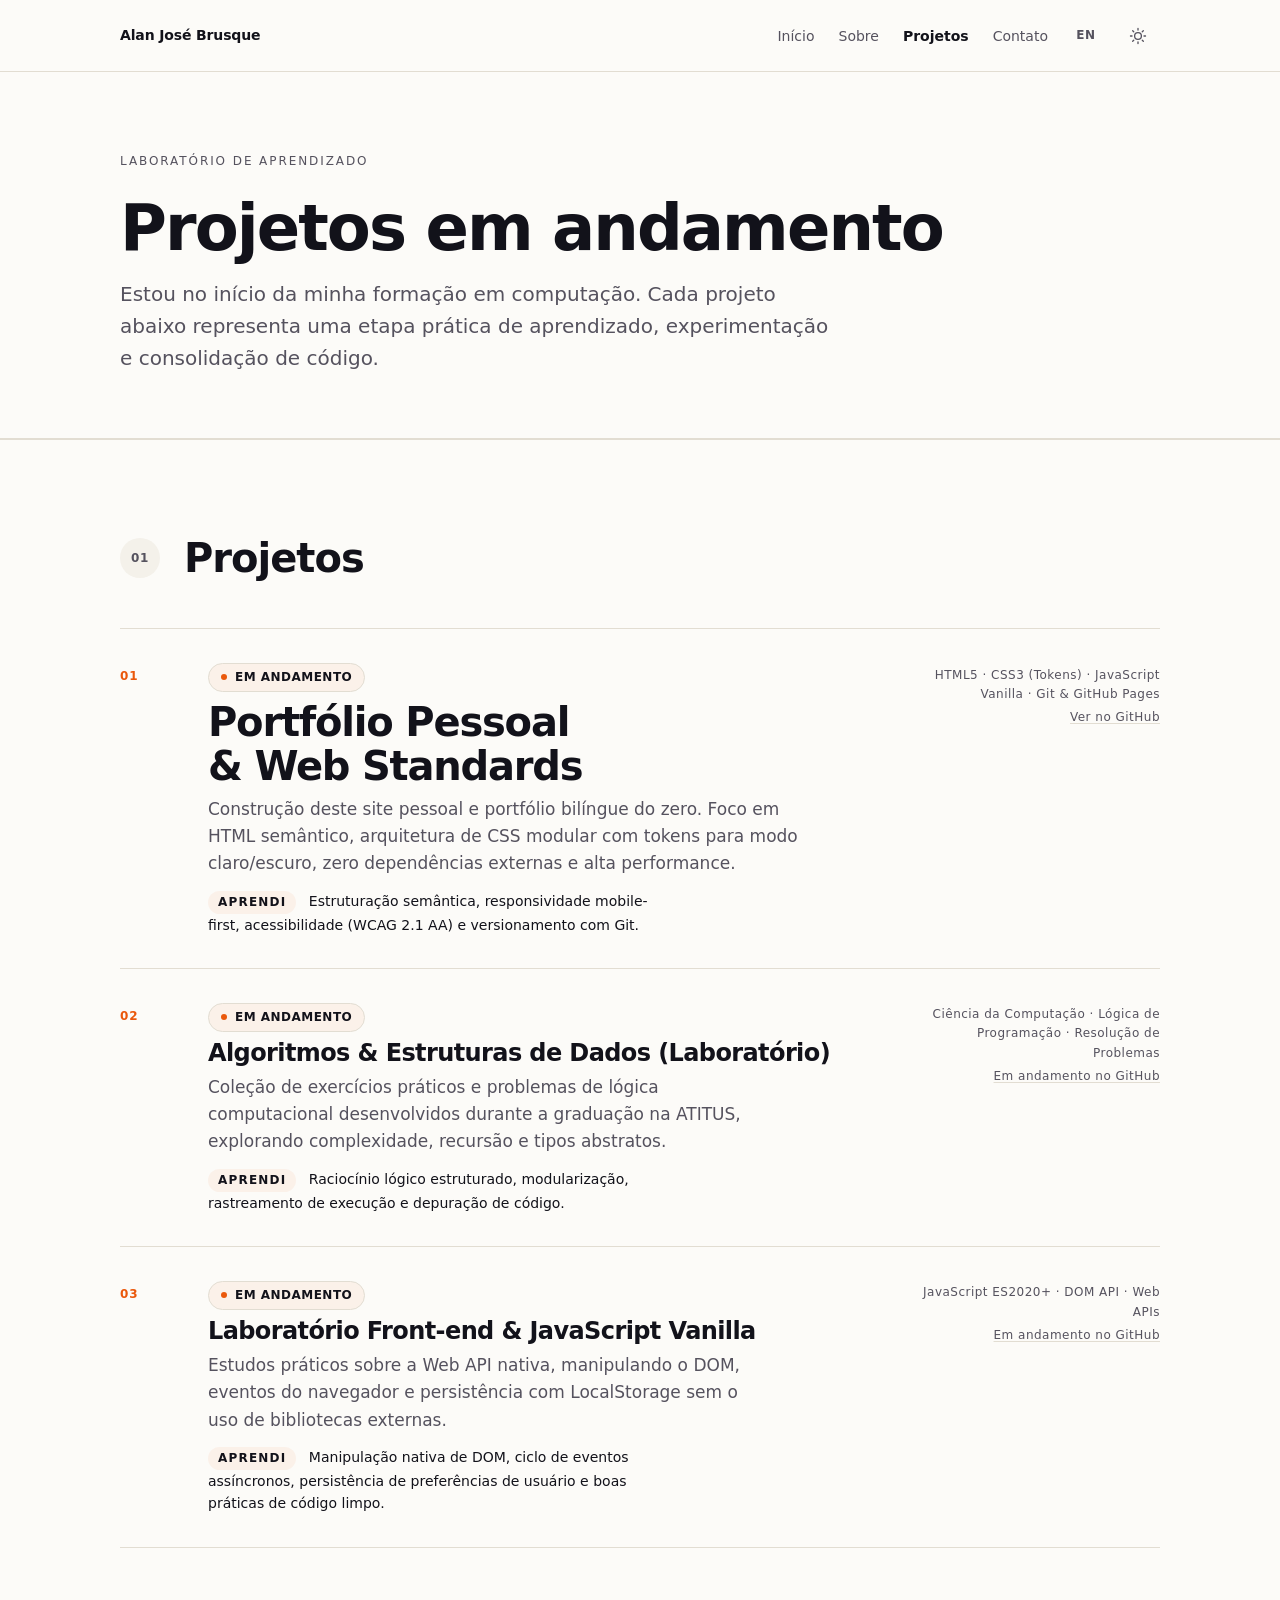
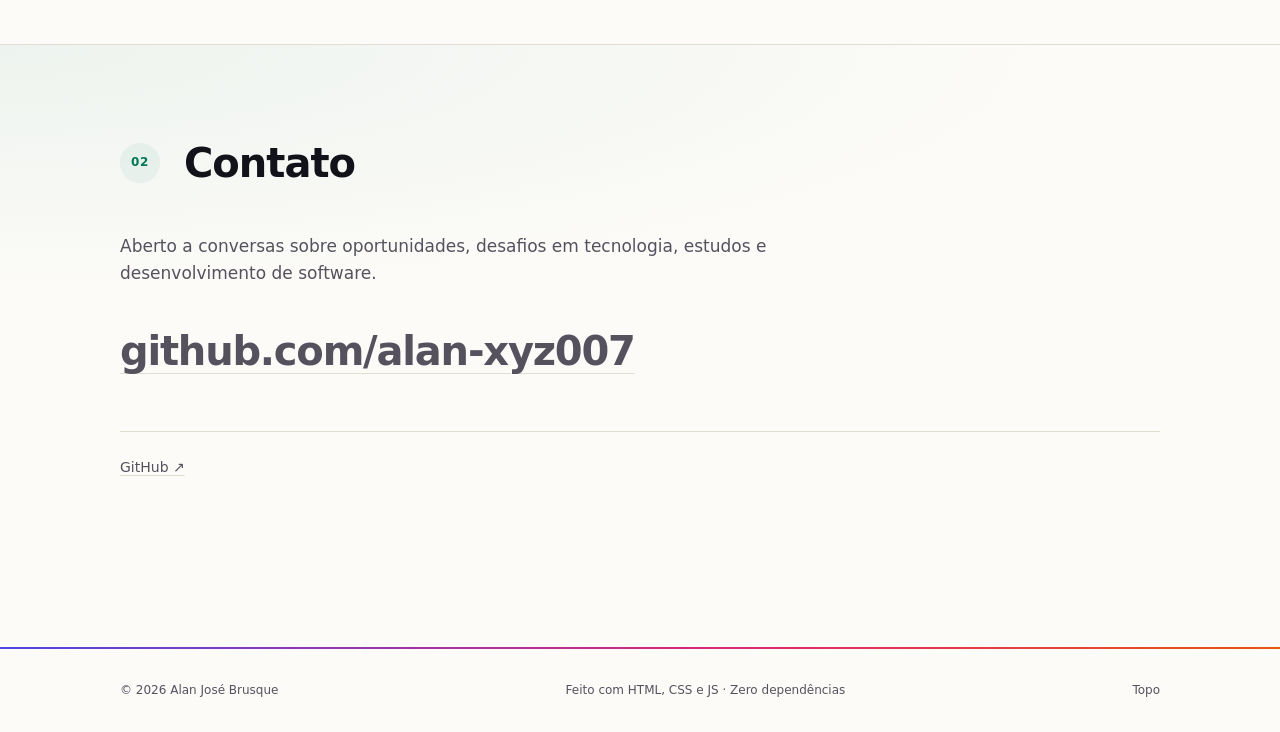
==== projetos.html @ 41e9971a "feat: site pessoal, mini paginas sobre e projetos, i18n bilingue e tokens" ====
<!doctype html>
<html lang="pt-BR" data-theme="light">
<head>
  <meta charset="utf-8">
  <meta name="viewport" content="width=device-width, initial-scale=1">
  <title>Projetos em Andamento — Alan José Brusque</title>
  <meta name="description" content="Laboratório de estudos e projetos em andamento em computação e desenvolvimento web por Alan José Brusque.">
  <meta name="i18n-title-key" content="meta.title.projects">
  <meta name="i18n-desc-key" content="meta.description.projects">
  <meta name="color-scheme" content="light dark">
  <link rel="icon" href="assets/img/favicon.svg" type="image/svg+xml">
  <link rel="stylesheet" href="assets/css/styles.css">
  <script>
    (function () {
      try {
        var saved = localStorage.getItem('theme');
        var theme = saved || (window.matchMedia('(prefers-color-scheme: dark)').matches ? 'dark' : 'light');
        document.documentElement.dataset.theme = theme;
      } catch (e) {
        document.documentElement.dataset.theme = 'light';
      }
      document.documentElement.classList.add('js');
    })();
  </script>
</head>
<body id="top">
  <a class="skip-link" href="#main" data-i18n="a11y.skip">Pular para o conteúdo</a>

  <header class="site-header">
    <div class="site-header__inner container">
      <a class="brand" href="index.html">
        <span class="brand__full">Alan José Brusque</span>
        <span class="brand__short">AJB</span>
      </a>

      <button class="menu-toggle" type="button" aria-expanded="false" aria-controls="primary-nav" data-i18n-attr="aria-label:nav.menu">
        <span class="menu-toggle__lines" aria-hidden="true"><span></span><span></span></span>
        <span class="menu-toggle__text" data-i18n="nav.menu">Menu</span>
      </button>

      <nav id="primary-nav" class="nav" data-i18n-attr="aria-label:nav.label">
        <ul class="nav__list">
          <li><a class="nav__link" href="index.html" data-i18n="nav.home">Início</a></li>
          <li><a class="nav__link" href="sobre.html" data-i18n="nav.about">Sobre</a></li>
          <li><a class="nav__link nav__link--active" href="projetos.html" data-i18n="nav.projects">Projetos</a></li>
          <li><a class="nav__link" href="index.html#contato" data-i18n="nav.contact">Contato</a></li>
        </ul>
      </nav>

      <div class="controls">
        <button class="control" type="button" data-lang-toggle aria-label="Mudar para inglês">EN</button>
        <button class="control control--icon" type="button" data-theme-toggle aria-pressed="false" aria-label="Ativar tema escuro">
          <svg class="icon icon--sun" viewBox="0 0 24 24" fill="none" stroke="currentColor" stroke-width="1.75" stroke-linecap="round" aria-hidden="true">
            <circle cx="12" cy="12" r="4.5"></circle>
            <path d="M12 2v2M12 20v2M2 12h2M20 12h2M4.9 4.9l1.4 1.4M17.7 17.7l1.4 1.4M19.1 4.9l-1.4 1.4M6.3 17.7l-1.4 1.4"></path>
          </svg>
          <svg class="icon icon--moon" viewBox="0 0 24 24" fill="none" stroke="currentColor" stroke-width="1.75" stroke-linecap="round" stroke-linejoin="round" aria-hidden="true">
            <path d="M20 14.5A8.5 8.5 0 1 1 9.5 4a6.8 6.8 0 0 0 10.5 10.5Z"></path>
          </svg>
        </button>
      </div>
    </div>
  </header>

  <main id="main">
    <header class="page-header">
      <div class="container">
        <p class="eyebrow" data-i18n="projects.hero.kicker">Laboratório de Aprendizado</p>
        <h1 class="page-header__title" data-i18n="projects.hero.title">Projetos em andamento</h1>
        <p class="page-header__subtitle" data-i18n="projects.hero.subtitle">
          Estou no início da minha formação em computação. Cada projeto abaixo representa uma etapa prática de aprendizado, experimentação e consolidação de código.
        </p>
      </div>
    </header>

    <section class="section" aria-labelledby="projetos-title">
      <div class="container">
        <div class="section__head">
          <span class="section__index">01</span>
          <h2 class="section__title" id="projetos-title" data-i18n="projects.title">Projetos</h2>
        </div>

        <article class="project project--featured">
          <span class="project__index" aria-hidden="true">01</span>
          <div class="project__main">
            <div style="margin-bottom: var(--space-2);">
              <span class="badge--status" data-i18n="projects.status.badge">Em andamento</span>
            </div>
            <h3 class="project__title" data-i18n="projects.p1.title">Portfólio Pessoal & Web Standards</h3>
            <p class="project__summary" data-i18n="projects.p1.summary">
              Construção deste site pessoal e portfólio bilíngue do zero. Foco em HTML semântico, arquitetura de CSS modular com tokens para modo claro/escuro, zero dependências externas e alta performance.
            </p>
            <p class="project__learned">
              <span class="label" data-i18n="projects.learned">Aprendi</span>
              <span data-i18n="projects.p1.learned">Estruturação semântica, responsividade mobile-first, acessibilidade (WCAG 2.1 AA) e versionamento com Git.</span>
            </p>
          </div>
          <div class="project__meta">
            <span class="project__stack" data-i18n="projects.p1.stack">HTML5 · CSS3 (Tokens) · JavaScript Vanilla · Git & GitHub Pages</span>
            <span class="project__links">
              <a href="https://github.com/alan-xyz007/alan-xyz007.github.io" target="_blank" rel="noopener noreferrer" data-i18n="projects.view.code">Ver no GitHub ↗</a>
            </span>
          </div>
        </article>

        <article class="project">
          <span class="project__index" aria-hidden="true">02</span>
          <div class="project__main">
            <div style="margin-bottom: var(--space-2);">
              <span class="badge--status" data-i18n="projects.status.badge">Em andamento</span>
            </div>
            <h3 class="project__title" data-i18n="projects.p2.title">Algoritmos & Estruturas de Dados (Laboratório)</h3>
            <p class="project__summary" data-i18n="projects.p2.summary">
              Coleção de exercícios práticos e problemas de lógica computacional desenvolvidos durante a graduação na ATITUS, explorando complexidade, recursão e tipos abstratos.
            </p>
            <p class="project__learned">
              <span class="label" data-i18n="projects.learned">Aprendi</span>
              <span data-i18n="projects.p2.learned">Raciocínio lógico estruturado, modularização, rastreamento de execução e depuração de código.</span>
            </p>
          </div>
          <div class="project__meta">
            <span class="project__stack" data-i18n="projects.p2.stack">Ciência da Computação · Lógica de Programação · Resolução de Problemas</span>
            <span class="project__links">
              <a href="https://github.com/alan-xyz007" target="_blank" rel="noopener noreferrer" data-i18n="projects.view.progress">Em andamento no GitHub ↗</a>
            </span>
          </div>
        </article>

        <article class="project">
          <span class="project__index" aria-hidden="true">03</span>
          <div class="project__main">
            <div style="margin-bottom: var(--space-2);">
              <span class="badge--status" data-i18n="projects.status.badge">Em andamento</span>
            </div>
            <h3 class="project__title" data-i18n="projects.p3.title">Laboratório Front-end & JavaScript Vanilla</h3>
            <p class="project__summary" data-i18n="projects.p3.summary">
              Estudos práticos sobre a Web API nativa, manipulando o DOM, eventos do navegador e persistência com LocalStorage sem o uso de bibliotecas externas.
            </p>
            <p class="project__learned">
              <span class="label" data-i18n="projects.learned">Aprendi</span>
              <span data-i18n="projects.p3.learned">Manipulação nativa de DOM, ciclo de eventos assíncronos, persistência de preferências de usuário e boas práticas de código limpo.</span>
            </p>
          </div>
          <div class="project__meta">
            <span class="project__stack" data-i18n="projects.p3.stack">JavaScript ES2020+ · DOM API · Web APIs</span>
            <span class="project__links">
              <a href="https://github.com/alan-xyz007" target="_blank" rel="noopener noreferrer" data-i18n="projects.view.progress">Em andamento no GitHub ↗</a>
            </span>
          </div>
        </article>
      </div>
    </section>

    <section class="section section--contact" id="contato" aria-labelledby="contato-title">
      <div class="container">
        <div class="section__head">
          <span class="section__index">02</span>
          <h2 class="section__title" id="contato-title" data-i18n="contact.title">Contato</h2>
        </div>
        <p class="contact__lead" data-i18n="contact.lead">
          Aberto a conversas sobre oportunidades, desafios em tecnologia, estudos e desenvolvimento de software.
        </p>
        <p class="contact__email">
          <a href="https://github.com/alan-xyz007" target="_blank" rel="noopener noreferrer">github.com/alan-xyz007</a>
        </p>
        <ul class="contact__links">
          <li>
            <a href="https://github.com/alan-xyz007" target="_blank" rel="noopener noreferrer">
              GitHub <span aria-hidden="true">↗</span>
            </a>
          </li>
        </ul>
      </div>
    </section>
  </main>

  <footer class="site-footer">
    <div class="container site-footer__inner">
      <p>© <span data-year>2026</span> Alan José Brusque</p>
      <p data-i18n="footer.note">Feito com HTML, CSS e JS · Zero dependências</p>
      <a class="site-footer__top" href="#top" data-i18n="footer.top">Topo</a>
    </div>
  </footer>

  <script src="assets/js/i18n.js" defer></script>
  <script src="assets/js/main.js" defer></script>
</body>
</html>
---- assets/css/styles.css ----
/* ==========================================================================
   Site pessoal — Alan José Brusque
   Ordem: 1 reset · 2 tokens · 3 base · 4 layout · 5 componentes · 6 utilitários
   ========================================================================== */

/* 1. reset ---------------------------------------------------------------- */
*,
*::before,
*::after { box-sizing: border-box; }

html { -webkit-text-size-adjust: 100%; }

body,
h1, h2, h3, p, ul, figure { margin: 0; }

ul { padding: 0; list-style: none; }

img, svg { display: block; max-width: 100%; }

button { font: inherit; color: inherit; background: none; border: 0; padding: 0; cursor: pointer; }

a { color: inherit; }

/* 2. tokens --------------------------------------------------------------- */
:root {
  --color-bg: #FCFBF8;
  --color-surface: #F4F1EA;
  --color-surface-2: #EAE5DA;
  --color-text: #12121A;
  --color-muted: #55525E;
  --color-border: #E2DDD2;
  --color-accent: #4F46E5;
  --color-accent-contrast: #FFFFFF;
  --color-accent-2: #EA580C;
  --color-accent-3: #047857;
  --color-accent-4: #DB2777;

  --gradient-brand: linear-gradient(100deg, #4F46E5 0%, #DB2777 55%, #EA580C 100%);
  --gradient-cta: linear-gradient(100deg, #4338CA 0%, #BE185D 55%, #C2410C 100%);
  --cta-text: #FFFFFF;
  --glow-1: rgba(79, 70, 229, 0.18);
  --glow-2: rgba(234, 88, 12, 0.15);
  --glow-3: rgba(4, 120, 87, 0.13);
  --tint-1: rgba(79, 70, 229, 0.06);
  --tint-2: rgba(234, 88, 12, 0.06);
  --tint-3: rgba(4, 120, 87, 0.06);

  --font-sans: system-ui, -apple-system, "Segoe UI", Roboto, sans-serif;
  --font-display: Georgia, "Times New Roman", serif;

  --text-xs: 0.75rem;
  --text-sm: 0.875rem;
  --text-base: 1.0625rem;
  --text-lg: 1.25rem;
  --text-xl: 1.5rem;
  --text-2xl: 2rem;
  --text-3xl: 2.5rem;
  --text-4xl: 3.5rem;
  --text-5xl: 5.5rem;

  --space-1: 4px;
  --space-2: 8px;
  --space-3: 12px;
  --space-4: 16px;
  --space-5: 24px;
  --space-6: 32px;
  --space-8: 48px;
  --space-10: 64px;
  --space-12: 96px;
  --space-16: 160px;

  --radius-sm: 4px;
  --radius-md: 8px;
  --radius-lg: 16px;

  --shadow-sm: 0 1px 2px rgba(0, 0, 0, 0.06);
  --shadow-md: 0 8px 24px rgba(0, 0, 0, 0.08);

  --container: 1120px;
  --measure: 66ch;
  --header-h: 72px;
}

[data-theme="dark"] {
  --color-bg: #0B0B12;
  --color-surface: #15151F;
  --color-surface-2: #1E1E2B;
  --color-text: #F7F5F0;
  --color-muted: #B0ADBA;
  --color-border: #2A2A38;
  --color-accent: #818CF8;
  --color-accent-contrast: #0B0B12;
  --color-accent-2: #FB923C;
  --color-accent-3: #34D399;
  --color-accent-4: #F472B6;

  --gradient-brand: linear-gradient(100deg, #A5B4FC 0%, #F9A8D4 55%, #FDBA74 100%);
  --gradient-cta: linear-gradient(100deg, #C7D2FE 0%, #FBCFE8 55%, #FED7AA 100%);
  --cta-text: #0B0B12;
  --glow-1: rgba(129, 140, 248, 0.22);
  --glow-2: rgba(251, 146, 60, 0.16);
  --glow-3: rgba(52, 211, 153, 0.14);
  --tint-1: rgba(129, 140, 248, 0.10);
  --tint-2: rgba(251, 146, 60, 0.09);
  --tint-3: rgba(52, 211, 153, 0.09);

  --shadow-sm: 0 1px 2px rgba(0, 0, 0, 0.6);
  --shadow-md: 0 8px 24px rgba(0, 0, 0, 0.5);
}

/* Sem JS: respeita a preferência do sistema */
@media (prefers-color-scheme: dark) {
  :root:not([data-theme="light"]) {
    --color-bg: #0B0B12;
    --color-surface: #15151F;
    --color-surface-2: #1E1E2B;
    --color-text: #F7F5F0;
    --color-muted: #B0ADBA;
    --color-border: #2A2A38;
    --color-accent: #818CF8;
    --color-accent-contrast: #0B0B12;
    --color-accent-2: #FB923C;
    --color-accent-3: #34D399;
    --color-accent-4: #F472B6;
    --gradient-brand: linear-gradient(100deg, #A5B4FC 0%, #F9A8D4 55%, #FDBA74 100%);
    --gradient-cta: linear-gradient(100deg, #C7D2FE 0%, #FBCFE8 55%, #FED7AA 100%);
    --cta-text: #0B0B12;
    --glow-1: rgba(129, 140, 248, 0.22);
    --glow-2: rgba(251, 146, 60, 0.16);
    --glow-3: rgba(52, 211, 153, 0.14);
    --tint-1: rgba(129, 140, 248, 0.10);
    --tint-2: rgba(251, 146, 60, 0.09);
    --tint-3: rgba(52, 211, 153, 0.09);
    --shadow-sm: 0 1px 2px rgba(0, 0, 0, 0.6);
    --shadow-md: 0 8px 24px rgba(0, 0, 0, 0.5);
  }
}

/* 3. base ----------------------------------------------------------------- */
html { scroll-behavior: smooth; }

body {
  background: var(--color-bg);
  color: var(--color-text);
  font-family: var(--font-sans);
  font-size: var(--text-base);
  line-height: 1.6;
  -webkit-font-smoothing: antialiased;
  text-rendering: optimizeLegibility;
  padding-top: var(--header-h);
}

h1, h2, h3 {
  line-height: 1.1;
  letter-spacing: -0.025em;
  text-wrap: balance;
  font-weight: 600;
}

p { max-width: var(--measure); }

a {
  text-decoration-thickness: 1px;
  text-underline-offset: 0.2em;
  text-decoration-color: var(--color-border);
}
a:hover { text-decoration-color: currentColor; }

strong { font-weight: 600; }

:focus-visible {
  outline: 2px solid var(--color-accent);
  outline-offset: 3px;
  border-radius: 2px;
}

::selection {
  background: var(--color-accent);
  color: var(--color-accent-contrast);
}

.skip-link {
  position: absolute;
  left: var(--space-4);
  top: -100px;
  z-index: 100;
  padding: var(--space-3) var(--space-5);
  background: var(--color-accent);
  color: var(--color-accent-contrast);
  text-decoration: none;
  border-radius: var(--radius-sm);
  transition: top 0.15s ease-out;
}
.skip-link:focus { top: var(--space-4); }

/* 4. layout --------------------------------------------------------------- */
.container {
  width: 100%;
  max-width: var(--container);
  margin-inline: auto;
  padding-inline: 20px;
}

@media (min-width: 1024px) {
  .container { padding-inline: 40px; }
}

.section {
  padding-block: var(--space-12);
  border-top: 1px solid var(--color-border);
  background-image: radial-gradient(120% 60% at 0% 0%, var(--section-tint, transparent), transparent 70%);
}

.section--about { --section-accent: var(--color-accent); --section-tint: var(--tint-1); }
.section--projects { --section-accent: var(--color-accent-2); --section-tint: var(--tint-2); }
.section--contact { --section-accent: var(--color-accent-3); --section-tint: var(--tint-3); }

.section__head {
  display: grid;
  grid-template-columns: 48px 1fr;
  align-items: center;
  gap: var(--space-4);
  margin-bottom: var(--space-8);
}

.section__index {
  display: inline-flex;
  align-items: center;
  justify-content: center;
  width: 40px;
  height: 40px;
  border-radius: 999px;
  background: var(--section-tint, var(--color-surface));
  color: var(--section-accent, var(--color-muted));
  font-size: var(--text-xs);
  font-weight: 700;
  font-variant-numeric: tabular-nums;
  letter-spacing: 0.06em;
}

.section__title {
  font-size: clamp(1.75rem, 4vw, var(--text-3xl));
}

.prose p + p { margin-top: var(--space-4); }
.prose p { max-width: var(--measure); }

/* 5. componentes ---------------------------------------------------------- */
/* header */
.site-header {
  position: fixed;
  inset: 0 0 auto 0;
  z-index: 50;
  height: var(--header-h);
  background: var(--color-bg);
  border-bottom: 1px solid var(--color-border);
}

.site-header__inner {
  height: 100%;
  display: grid;
  grid-template-columns: auto 1fr auto;
  align-items: center;
  gap: var(--space-4);
}

.brand {
  font-size: var(--text-sm);
  font-weight: 600;
  letter-spacing: -0.01em;
  text-decoration: none;
  white-space: nowrap;
}
.brand__short { display: none; }

@media (max-width: 479px) {
  .brand__full { display: none; }
  .brand__short { display: inline; letter-spacing: 0.02em; }
}

.nav { display: none; }

.nav__list {
  display: flex;
  gap: var(--space-5);
  justify-content: flex-end;
}

.nav__link {
  font-size: var(--text-sm);
  color: var(--color-muted);
  text-decoration: none;
  padding-block: var(--space-2);
}
.nav__link:hover { color: var(--color-text); }

.controls {
  display: flex;
  align-items: center;
  gap: var(--space-2);
}

.control {
  display: inline-flex;
  align-items: center;
  justify-content: center;
  min-width: 44px;
  min-height: 44px;
  padding-inline: var(--space-2);
  font-size: var(--text-xs);
  font-weight: 600;
  letter-spacing: 0.06em;
  color: var(--color-muted);
  border: 1px solid transparent;
  border-radius: var(--radius-sm);
}
.control:hover { color: var(--color-text); border-color: var(--color-border); }

.icon { width: 18px; height: 18px; }

.control--icon .icon--moon { display: none; }
[data-theme="dark"] .control--icon .icon--sun { display: none; }
[data-theme="dark"] .control--icon .icon--moon { display: block; }

.menu-toggle {
  display: inline-flex;
  align-items: center;
  gap: var(--space-2);
  min-height: 44px;
  padding-inline: var(--space-2);
  font-size: var(--text-xs);
  letter-spacing: 0.08em;
  text-transform: uppercase;
  color: var(--color-muted);
}

.menu-toggle__lines {
  display: grid;
  gap: 4px;
  width: 18px;
}
.menu-toggle__lines span {
  display: block;
  height: 1px;
  background: currentColor;
  transition: transform 0.15s ease-out, opacity 0.15s ease-out;
}
.menu-toggle[aria-expanded="true"] .menu-toggle__lines span:first-child { transform: translateY(2.5px) rotate(45deg); }
.menu-toggle[aria-expanded="true"] .menu-toggle__lines span:last-child { transform: translateY(-2.5px) rotate(-45deg); }

/* nav mobile */
@media (max-width: 767px) {
  .nav {
    display: none;
    position: absolute;
    inset: var(--header-h) 0 auto 0;
    background: var(--color-bg);
    border-bottom: 1px solid var(--color-border);
    padding: var(--space-4) 20px var(--space-6);
  }
  .nav.is-open { display: block; }
  .nav__list {
    flex-direction: column;
    gap: 0;
    align-items: stretch;
  }
  .nav__link {
    display: block;
    padding-block: var(--space-3);
    font-size: var(--text-lg);
    color: var(--color-text);
    border-bottom: 1px solid var(--color-border);
  }
}

@media (min-width: 768px) {
  .nav {
    display: block;
  }
  .menu-toggle { display: none; }
}

/* hero */
.hero {
  position: relative;
  padding-block: clamp(48px, 9vw, 112px) clamp(64px, 10vw, 140px);
  border-bottom: 1px solid var(--color-border);
  background-image:
    radial-gradient(55% 70% at 88% 6%, var(--glow-1), transparent 62%),
    radial-gradient(45% 60% at 4% 16%, var(--glow-2), transparent 60%),
    radial-gradient(50% 55% at 62% 100%, var(--glow-3), transparent 65%);
}

.hero__grid {
  display: grid;
  gap: var(--space-10);
  align-items: end;
}

@media (min-width: 900px) {
  .hero__grid {
    grid-template-columns: 7fr 5fr;
    gap: var(--space-12);
  }
}

.eyebrow {
  font-size: var(--text-xs);
  letter-spacing: 0.16em;
  text-transform: uppercase;
  color: var(--color-muted);
  margin-bottom: var(--space-5);
}

.hero__title {
  font-size: clamp(2.75rem, 9vw, 5.5rem);
  line-height: 0.95;
  letter-spacing: -0.04em;
  font-weight: 600;
}

.hero__accent {
  font-family: var(--font-display);
  font-style: italic;
  font-weight: 400;
  letter-spacing: -0.02em;
  background-image: var(--gradient-brand);
  -webkit-background-clip: text;
  background-clip: text;
  color: transparent;
}

@supports not ((-webkit-background-clip: text) or (background-clip: text)) {
  .hero__accent {
    color: var(--color-accent);
    background-image: none;
  }
}

.hero__tagline {
  margin-top: var(--space-6);
  font-size: clamp(1rem, 1.6vw, var(--text-lg));
  color: var(--color-muted);
  max-width: 46ch;
}

.hero__actions {
  display: flex;
  flex-wrap: wrap;
  gap: var(--space-3);
  margin-top: var(--space-8);
}

.btn {
  display: inline-flex;
  align-items: center;
  justify-content: center;
  min-height: 48px;
  padding: var(--space-3) var(--space-6);
  font-size: var(--text-sm);
  font-weight: 600;
  text-decoration: none;
  border-radius: 999px;
  transition: background-color 0.15s ease-out, color 0.15s ease-out, border-color 0.15s ease-out, filter 0.15s ease-out;
}

.btn--solid {
  background-image: var(--gradient-cta);
  color: var(--cta-text);
  box-shadow: 0 10px 24px -12px rgba(79, 70, 229, 0.85);
}
.btn--solid:hover { filter: brightness(1.06) saturate(1.05); }

.btn--ghost {
  color: var(--color-text);
  border: 1px solid var(--color-border);
}
.btn--ghost:hover {
  border-color: var(--color-accent);
  color: var(--color-accent);
}

.hero__aside {
  display: flex;
  align-items: flex-end;
  gap: var(--space-4);
  justify-content: flex-start;
  color: var(--color-muted);
}

@media (min-width: 900px) {
  .hero__aside {
    flex-direction: column;
    align-items: stretch;
    justify-content: flex-end;
    height: 100%;
  }
}

.hero__index {
  font-family: var(--font-display);
  font-style: italic;
  font-size: clamp(3.5rem, 8vw, 7rem);
  line-height: 0.8;
  opacity: 0.28;
  background-image: var(--gradient-brand);
  -webkit-background-clip: text;
  background-clip: text;
  color: transparent;
}

.hero__index::before {
  content: "01";
}

.hero__rule {
  display: block;
  flex: 1;
  height: 1px;
  min-height: 1px;
  background: var(--color-border);
}

@media (min-width: 900px) {
  .hero__rule {
    flex: none;
    width: 100%;
    height: 1px;
  }
}

.hero__note {
  font-size: var(--text-xs);
  letter-spacing: 0.14em;
  text-transform: uppercase;
  white-space: nowrap;
}

.hero__note::before {
  content: "";
  display: inline-block;
  width: 8px;
  height: 8px;
  margin-right: var(--space-2);
  border-radius: 999px;
  background: var(--gradient-brand);
  vertical-align: 0.05em;
}

/* sobre */
.studying {
  margin-top: var(--space-6);
  padding-top: var(--space-4);
  border-top: 1px solid var(--color-border);
  color: var(--color-muted);
  max-width: var(--measure);
}

.studying__label {
  display: inline-flex;
  align-items: center;
  gap: var(--space-2);
  margin-bottom: var(--space-2);
  padding: 4px 12px;
  border-radius: 999px;
  background: var(--tint-3);
  color: var(--color-accent-3);
  font-size: var(--text-xs);
  font-weight: 600;
  letter-spacing: 0.12em;
  text-transform: uppercase;
}

/* projetos */
.project {
  display: grid;
  grid-template-columns: 40px 1fr;
  gap: var(--space-4) var(--space-5);
  padding-block: var(--space-6);
  border-top: 1px solid var(--color-border);
}

.project:last-child { border-bottom: 1px solid var(--color-border); }

.project__index {
  font-size: var(--text-xs);
  font-weight: 700;
  font-variant-numeric: tabular-nums;
  letter-spacing: 0.08em;
  color: var(--color-accent-2);
  padding-top: 0.45em;
}

.project__title {
  font-size: clamp(1.25rem, 2.4vw, var(--text-xl));
  transition: transform 0.15s ease-out, color 0.15s ease-out;
}

.project__summary {
  margin-top: var(--space-2);
  color: var(--color-muted);
  max-width: 52ch;
}

.project__learned {
  margin-top: var(--space-3);
  font-size: var(--text-sm);
  max-width: 52ch;
}

.project__learned .label {
  display: inline-block;
  margin-right: var(--space-2);
  padding: 2px 10px;
  border-radius: 999px;
  background: var(--tint-2);
  color: var(--color-text);
  letter-spacing: 0.1em;
  text-transform: uppercase;
  font-size: var(--text-xs);
  font-weight: 600;
}

.project__meta {
  grid-column: 2;
  display: flex;
  flex-wrap: wrap;
  gap: var(--space-2) var(--space-5);
  margin-top: var(--space-2);
  font-size: var(--text-xs);
  color: var(--color-muted);
  letter-spacing: 0.04em;
}

.project--featured .project__title {
  font-size: clamp(1.75rem, 4vw, var(--text-3xl));
  letter-spacing: -0.03em;
}

.project--featured .project__summary { max-width: 56ch; }

@media (min-width: 900px) {
  .project {
    grid-template-columns: 64px 1fr 240px;
    align-items: start;
  }
  .project__meta {
    grid-column: 3;
    flex-direction: column;
    gap: var(--space-1);
    margin-top: 0.35em;
    text-align: right;
    align-items: flex-end;
  }
  .project:hover .project__title { transform: translateX(4px); color: var(--color-accent-2); }
}

/* contato */
.section--contact { padding-bottom: var(--space-16); }

.contact__lead {
  color: var(--color-muted);
  margin-bottom: var(--space-6);
}

.contact__email {
  font-size: clamp(1.5rem, 5vw, var(--text-3xl));
  letter-spacing: -0.03em;
  font-weight: 600;
  color: var(--color-muted);
  word-break: break-word;
  margin-bottom: var(--space-8);
}

.contact__links {
  display: flex;
  flex-wrap: wrap;
  gap: var(--space-3) var(--space-6);
  padding-top: var(--space-4);
  border-top: 1px solid var(--color-border);
  font-size: var(--text-sm);
}

.contact__links a,
.contact__pending {
  display: inline-block;
  padding-block: var(--space-2);
  color: var(--color-muted);
}

.contact__links a:hover { color: var(--color-text); }

/* footer */
.site-footer {
  border-top: 2px solid transparent;
  border-image: var(--gradient-brand) 1;
  padding-block: var(--space-6);
  font-size: var(--text-xs);
  color: var(--color-muted);
}

.site-footer__inner {
  display: flex;
  flex-wrap: wrap;
  justify-content: space-between;
  gap: var(--space-2) var(--space-5);
}

.site-footer__top { text-decoration: none; }
.site-footer__top:hover { color: var(--color-text); }

/* subpages, badges & timeline ---------------------------------------------- */
.page-header {
  padding-block: clamp(40px, 8vw, 80px) clamp(32px, 6vw, 64px);
  border-bottom: 1px solid var(--color-border);
}

.page-header__title {
  font-size: clamp(2.25rem, 6vw, 4rem);
  line-height: 1.05;
  letter-spacing: -0.03em;
  font-weight: 600;
}

.page-header__subtitle {
  margin-top: var(--space-4);
  font-size: clamp(1.0625rem, 1.8vw, var(--text-lg));
  color: var(--color-muted);
  max-width: 56ch;
}

.nav__link--active {
  color: var(--color-text) !important;
  font-weight: 600;
}

.badge--status {
  display: inline-flex;
  align-items: center;
  gap: var(--space-2);
  padding: 4px 12px;
  border-radius: 999px;
  background: var(--tint-2);
  color: var(--color-text);
  font-size: var(--text-xs);
  font-weight: 600;
  letter-spacing: 0.04em;
  text-transform: uppercase;
  border: 1px solid var(--color-border);
}

.badge--status::before {
  content: "";
  display: inline-block;
  width: 6px;
  height: 6px;
  border-radius: 50%;
  background: var(--color-accent-2);
}

.timeline {
  display: grid;
  gap: var(--space-6);
  margin-top: var(--space-6);
}

.timeline__item {
  padding-left: var(--space-4);
  border-left: 2px solid var(--color-border);
  transition: border-color 0.15s ease-out;
}

.timeline__item:hover {
  border-left-color: var(--color-accent);
}

.timeline__title {
  font-size: var(--text-base);
  font-weight: 600;
}

.timeline__desc {
  margin-top: var(--space-2);
  font-size: var(--text-sm);
  color: var(--color-muted);
  max-width: var(--measure);
}

.link-more {
  display: inline-flex;
  align-items: center;
  gap: var(--space-2);
  margin-top: var(--space-6);
  font-size: var(--text-sm);
  font-weight: 600;
  color: var(--color-accent);
  text-decoration: none;
}

.link-more:hover {
  text-decoration: underline;
}

/* 6. utilitários --------------------------------------------------------- */
@media (prefers-reduced-motion: reduce) {
  html { scroll-behavior: auto; }
  *,
  *::before,
  *::after {
    animation: none !important;
    transition: none !important;
  }
}
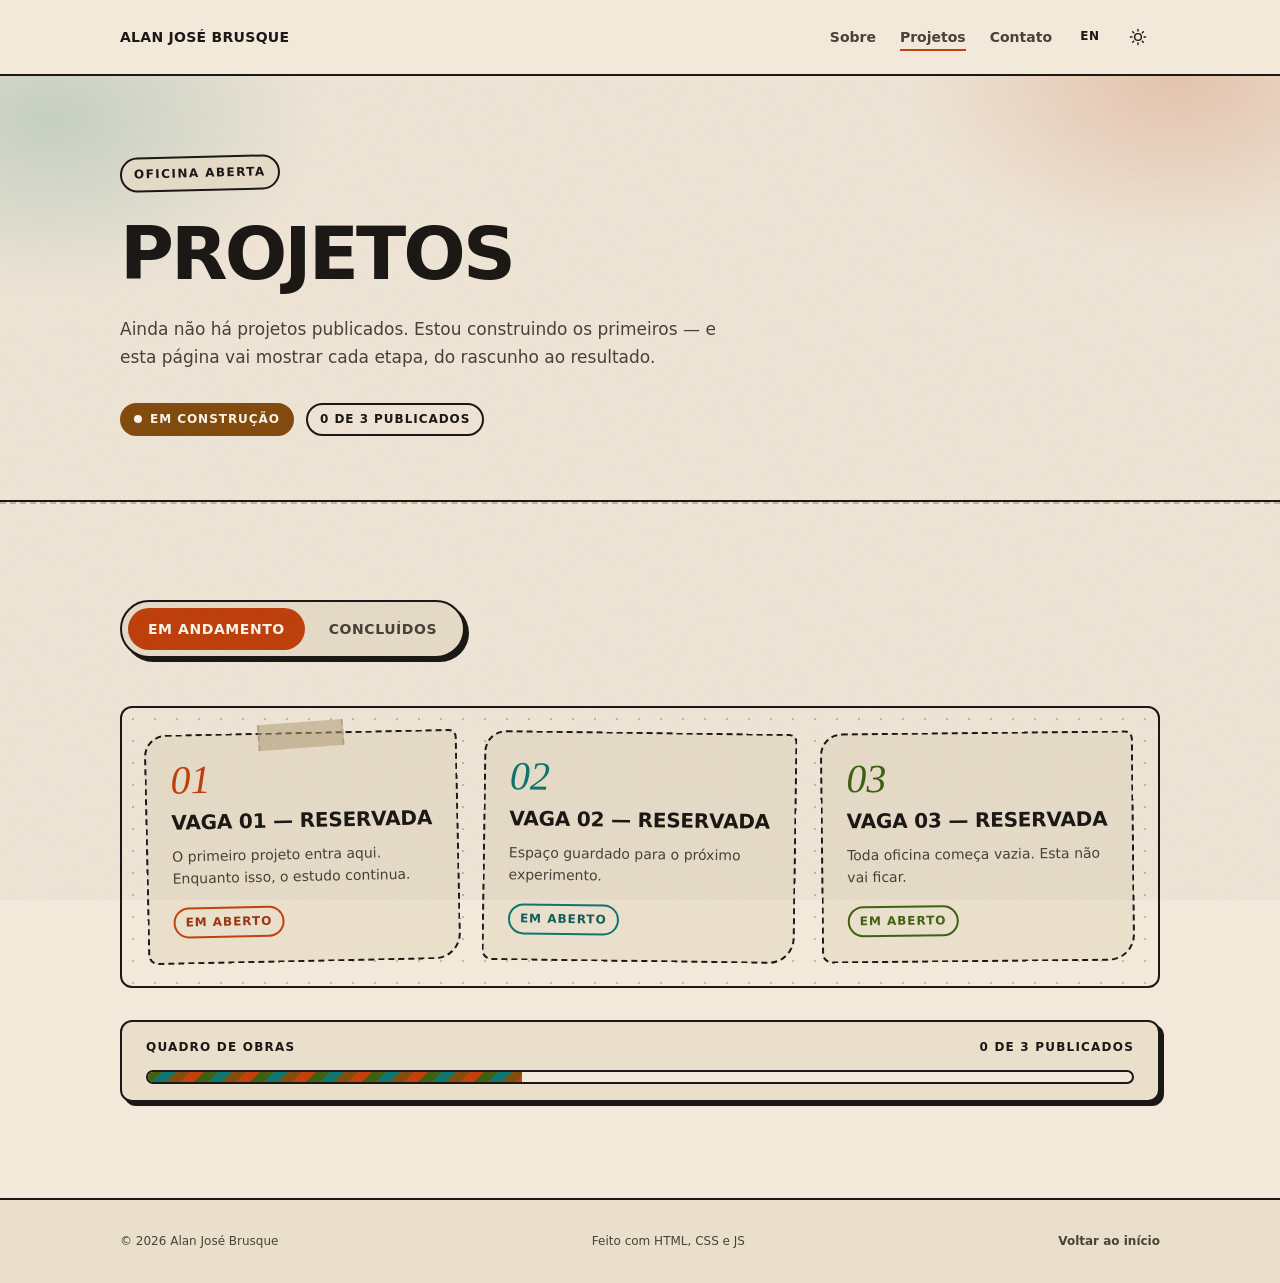
==== commit efc4988b: "feat: contato real, visual rustico e pagina de projetos em construcao" ====
--- a/projetos.html
+++ b/projetos.html
@@ -1,13 +1,26 @@
 <!doctype html>
-<html lang="pt-BR" data-theme="light">
+<html lang="pt-BR" data-theme="light" data-page="projects">
 <head>
   <meta charset="utf-8">
   <meta name="viewport" content="width=device-width, initial-scale=1">
-  <title>Projetos em Andamento — Alan José Brusque</title>
-  <meta name="description" content="Laboratório de estudos e projetos em andamento em computação e desenvolvimento web por Alan José Brusque.">
-  <meta name="i18n-title-key" content="meta.title.projects">
-  <meta name="i18n-desc-key" content="meta.description.projects">
+  <title>Projetos — Alan José Brusque</title>
+  <meta name="description" content="Projetos e experimentos de Alan José Brusque. Oficina aberta: os primeiros projetos estão em construção.">
   <meta name="color-scheme" content="light dark">
+  <link rel="canonical" href="https://alan-xyz007.github.io/projetos.html">
+  <meta property="og:type" content="website">
+  <meta property="og:locale" content="pt_BR">
+  <meta property="og:site_name" content="Alan José Brusque">
+  <meta property="og:title" content="Projetos — Alan José Brusque">
+  <meta property="og:description" content="Projetos e experimentos de Alan José Brusque. Oficina aberta: os primeiros projetos estão em construção.">
+  <meta property="og:url" content="https://alan-xyz007.github.io/projetos.html">
+  <meta property="og:image" content="https://alan-xyz007.github.io/assets/img/og.png">
+  <meta property="og:image:width" content="1200">
+  <meta property="og:image:height" content="630">
+  <meta property="og:image:alt" content="Alan José Brusque — Projetos em construção">
+  <meta name="twitter:card" content="summary_large_image">
+  <meta name="twitter:title" content="Projetos — Alan José Brusque">
+  <meta name="twitter:description" content="Projetos e experimentos de Alan José Brusque. Oficina aberta: os primeiros projetos estão em construção.">
+  <meta name="twitter:image" content="https://alan-xyz007.github.io/assets/img/og.png">
   <link rel="icon" href="assets/img/favicon.svg" type="image/svg+xml">
   <link rel="stylesheet" href="assets/css/styles.css">
   <script>
@@ -40,9 +53,8 @@
 
       <nav id="primary-nav" class="nav" data-i18n-attr="aria-label:nav.label">
         <ul class="nav__list">
-          <li><a class="nav__link" href="index.html" data-i18n="nav.home">Início</a></li>
-          <li><a class="nav__link" href="sobre.html" data-i18n="nav.about">Sobre</a></li>
-          <li><a class="nav__link nav__link--active" href="projetos.html" data-i18n="nav.projects">Projetos</a></li>
+          <li><a class="nav__link" href="index.html#sobre" data-i18n="nav.about">Sobre</a></li>
+          <li><a class="nav__link" href="projetos.html" aria-current="page" data-i18n="nav.projects">Projetos</a></li>
           <li><a class="nav__link" href="index.html#contato" data-i18n="nav.contact">Contato</a></li>
         </ul>
       </nav>
@@ -50,11 +62,11 @@
       <div class="controls">
         <button class="control" type="button" data-lang-toggle aria-label="Mudar para inglês">EN</button>
         <button class="control control--icon" type="button" data-theme-toggle aria-pressed="false" aria-label="Ativar tema escuro">
-          <svg class="icon icon--sun" viewBox="0 0 24 24" fill="none" stroke="currentColor" stroke-width="1.75" stroke-linecap="round" aria-hidden="true">
+          <svg class="icon icon--sun" viewBox="0 0 24 24" fill="none" stroke="currentColor" stroke-width="1.9" stroke-linecap="round" aria-hidden="true">
             <circle cx="12" cy="12" r="4.5"></circle>
             <path d="M12 2v2M12 20v2M2 12h2M20 12h2M4.9 4.9l1.4 1.4M17.7 17.7l1.4 1.4M19.1 4.9l-1.4 1.4M6.3 17.7l-1.4 1.4"></path>
           </svg>
-          <svg class="icon icon--moon" viewBox="0 0 24 24" fill="none" stroke="currentColor" stroke-width="1.75" stroke-linecap="round" stroke-linejoin="round" aria-hidden="true">
+          <svg class="icon icon--moon" viewBox="0 0 24 24" fill="none" stroke="currentColor" stroke-width="1.9" stroke-linecap="round" stroke-linejoin="round" aria-hidden="true">
             <path d="M20 14.5A8.5 8.5 0 1 1 9.5 4a6.8 6.8 0 0 0 10.5 10.5Z"></path>
           </svg>
         </button>
@@ -63,113 +75,68 @@
   </header>
 
   <main id="main">
-    <header class="page-header">
+    <section class="page-hero" aria-labelledby="projects-title">
       <div class="container">
-        <p class="eyebrow" data-i18n="projects.hero.kicker">Laboratório de Aprendizado</p>
-        <h1 class="page-header__title" data-i18n="projects.hero.title">Projetos em andamento</h1>
-        <p class="page-header__subtitle" data-i18n="projects.hero.subtitle">
-          Estou no início da minha formação em computação. Cada projeto abaixo representa uma etapa prática de aprendizado, experimentação e consolidação de código.
-        </p>
-      </div>
-    </header>
-
-    <section class="section" aria-labelledby="projetos-title">
-      <div class="container">
-        <div class="section__head">
-          <span class="section__index">01</span>
-          <h2 class="section__title" id="projetos-title" data-i18n="projects.title">Projetos</h2>
+        <p class="eyebrow" data-i18n="projects.kicker">Oficina aberta</p>
+        <h1 class="page-hero__title" id="projects-title" data-i18n="projects.title">Projetos</h1>
+        <p class="page-hero__lead" data-i18n="projects.lead">Ainda não há projetos publicados. Estou construindo os primeiros — e esta página vai mostrar cada etapa, do rascunho ao resultado.</p>
+        <div class="page-hero__meta">
+          <span class="badge badge--live"><span class="badge__dot" aria-hidden="true"></span><span data-i18n="projects.badge">Em construção</span></span>
+          <span class="badge"><span data-i18n="projects.badge.two">0 de 3 publicados</span></span>
         </div>
-
-        <article class="project project--featured">
-          <span class="project__index" aria-hidden="true">01</span>
-          <div class="project__main">
-            <div style="margin-bottom: var(--space-2);">
-              <span class="badge--status" data-i18n="projects.status.badge">Em andamento</span>
-            </div>
-            <h3 class="project__title" data-i18n="projects.p1.title">Portfólio Pessoal & Web Standards</h3>
-            <p class="project__summary" data-i18n="projects.p1.summary">
-              Construção deste site pessoal e portfólio bilíngue do zero. Foco em HTML semântico, arquitetura de CSS modular com tokens para modo claro/escuro, zero dependências externas e alta performance.
-            </p>
-            <p class="project__learned">
-              <span class="label" data-i18n="projects.learned">Aprendi</span>
-              <span data-i18n="projects.p1.learned">Estruturação semântica, responsividade mobile-first, acessibilidade (WCAG 2.1 AA) e versionamento com Git.</span>
-            </p>
-          </div>
-          <div class="project__meta">
-            <span class="project__stack" data-i18n="projects.p1.stack">HTML5 · CSS3 (Tokens) · JavaScript Vanilla · Git & GitHub Pages</span>
-            <span class="project__links">
-              <a href="https://github.com/alan-xyz007/alan-xyz007.github.io" target="_blank" rel="noopener noreferrer" data-i18n="projects.view.code">Ver no GitHub ↗</a>
-            </span>
-          </div>
-        </article>
-
-        <article class="project">
-          <span class="project__index" aria-hidden="true">02</span>
-          <div class="project__main">
-            <div style="margin-bottom: var(--space-2);">
-              <span class="badge--status" data-i18n="projects.status.badge">Em andamento</span>
-            </div>
-            <h3 class="project__title" data-i18n="projects.p2.title">Algoritmos & Estruturas de Dados (Laboratório)</h3>
-            <p class="project__summary" data-i18n="projects.p2.summary">
-              Coleção de exercícios práticos e problemas de lógica computacional desenvolvidos durante a graduação na ATITUS, explorando complexidade, recursão e tipos abstratos.
-            </p>
-            <p class="project__learned">
-              <span class="label" data-i18n="projects.learned">Aprendi</span>
-              <span data-i18n="projects.p2.learned">Raciocínio lógico estruturado, modularização, rastreamento de execução e depuração de código.</span>
-            </p>
-          </div>
-          <div class="project__meta">
-            <span class="project__stack" data-i18n="projects.p2.stack">Ciência da Computação · Lógica de Programação · Resolução de Problemas</span>
-            <span class="project__links">
-              <a href="https://github.com/alan-xyz007" target="_blank" rel="noopener noreferrer" data-i18n="projects.view.progress">Em andamento no GitHub ↗</a>
-            </span>
-          </div>
-        </article>
-
-        <article class="project">
-          <span class="project__index" aria-hidden="true">03</span>
-          <div class="project__main">
-            <div style="margin-bottom: var(--space-2);">
-              <span class="badge--status" data-i18n="projects.status.badge">Em andamento</span>
-            </div>
-            <h3 class="project__title" data-i18n="projects.p3.title">Laboratório Front-end & JavaScript Vanilla</h3>
-            <p class="project__summary" data-i18n="projects.p3.summary">
-              Estudos práticos sobre a Web API nativa, manipulando o DOM, eventos do navegador e persistência com LocalStorage sem o uso de bibliotecas externas.
-            </p>
-            <p class="project__learned">
-              <span class="label" data-i18n="projects.learned">Aprendi</span>
-              <span data-i18n="projects.p3.learned">Manipulação nativa de DOM, ciclo de eventos assíncronos, persistência de preferências de usuário e boas práticas de código limpo.</span>
-            </p>
-          </div>
-          <div class="project__meta">
-            <span class="project__stack" data-i18n="projects.p3.stack">JavaScript ES2020+ · DOM API · Web APIs</span>
-            <span class="project__links">
-              <a href="https://github.com/alan-xyz007" target="_blank" rel="noopener noreferrer" data-i18n="projects.view.progress">Em andamento no GitHub ↗</a>
-            </span>
-          </div>
-        </article>
       </div>
     </section>
 
-    <section class="section section--contact" id="contato" aria-labelledby="contato-title">
+    <section class="section" aria-label="Projetos" data-i18n-attr="aria-label:projects.section.label">
       <div class="container">
-        <div class="section__head">
-          <span class="section__index">02</span>
-          <h2 class="section__title" id="contato-title" data-i18n="contact.title">Contato</h2>
+        <div class="tabs">
+          <div class="tabs__list" role="tablist" aria-label="Filtrar projetos" data-i18n-attr="aria-label:projects.tabs.label">
+            <span class="tabs__indicator" aria-hidden="true"></span>
+            <button class="tab" type="button" role="tab" id="tab-wip" aria-selected="true" aria-controls="panel-wip" data-i18n="projects.tab.wip">Em andamento</button>
+            <button class="tab" type="button" role="tab" id="tab-done" aria-selected="false" aria-controls="panel-done" tabindex="-1" data-i18n="projects.tab.done">Concluídos</button>
+          </div>
         </div>
-        <p class="contact__lead" data-i18n="contact.lead">
-          Aberto a conversas sobre oportunidades, desafios em tecnologia, estudos e desenvolvimento de software.
-        </p>
-        <p class="contact__email">
-          <a href="https://github.com/alan-xyz007" target="_blank" rel="noopener noreferrer">github.com/alan-xyz007</a>
-        </p>
-        <ul class="contact__links">
-          <li>
-            <a href="https://github.com/alan-xyz007" target="_blank" rel="noopener noreferrer">
-              GitHub <span aria-hidden="true">↗</span>
-            </a>
-          </li>
-        </ul>
+
+        <div class="panel" id="panel-wip" role="tabpanel" aria-labelledby="tab-wip">
+          <div class="board">
+            <article class="slot">
+              <span class="tape" aria-hidden="true"></span>
+              <span class="slot__number" aria-hidden="true">01</span>
+              <h2 class="slot__title" data-i18n="projects.slot1.title">Vaga 01 — reservada</h2>
+              <p class="slot__desc" data-i18n="projects.slot1.desc">O primeiro projeto entra aqui. Enquanto isso, o estudo continua.</p>
+              <span class="slot__status" data-i18n="projects.slot.status">Em aberto</span>
+            </article>
+            <article class="slot">
+              <span class="slot__number" aria-hidden="true">02</span>
+              <h2 class="slot__title" data-i18n="projects.slot2.title">Vaga 02 — reservada</h2>
+              <p class="slot__desc" data-i18n="projects.slot2.desc">Espaço guardado para o próximo experimento.</p>
+              <span class="slot__status" data-i18n="projects.slot.status">Em aberto</span>
+            </article>
+            <article class="slot">
+              <span class="slot__number" aria-hidden="true">03</span>
+              <h2 class="slot__title" data-i18n="projects.slot3.title">Vaga 03 — reservada</h2>
+              <p class="slot__desc" data-i18n="projects.slot3.desc">Toda oficina começa vazia. Esta não vai ficar.</p>
+              <span class="slot__status" data-i18n="projects.slot.status">Em aberto</span>
+            </article>
+          </div>
+
+          <div class="progress">
+            <div class="progress__label">
+              <span data-i18n="projects.board.title">Quadro de obras</span>
+              <span data-i18n="projects.badge.two">0 de 3 publicados</span>
+            </div>
+            <div class="progress__track" role="img" aria-label="Obra em andamento" data-i18n-attr="aria-label:projects.board.aria">
+              <div class="progress__bar"></div>
+            </div>
+          </div>
+        </div>
+
+        <div class="panel" id="panel-done" role="tabpanel" aria-labelledby="tab-done" hidden>
+          <div class="empty">
+            <span class="empty__stamp" data-i18n="projects.empty.stamp">Nada por aqui ainda</span>
+            <p data-i18n="projects.empty.text">Quando um projeto ficar pronto, ele aparece nesta aba — com código, resultado e o que aprendi no caminho.</p>
+          </div>
+        </div>
       </div>
     </section>
   </main>
@@ -177,8 +144,8 @@
   <footer class="site-footer">
     <div class="container site-footer__inner">
       <p>© <span data-year>2026</span> Alan José Brusque</p>
-      <p data-i18n="footer.note">Feito com HTML, CSS e JS · Zero dependências</p>
-      <a class="site-footer__top" href="#top" data-i18n="footer.top">Topo</a>
+      <p data-i18n="footer.note">Feito com HTML, CSS e JS</p>
+      <a class="site-footer__top" href="index.html" data-i18n="footer.back">Voltar ao início</a>
     </div>
   </footer>
 
--- a/assets/css/styles.css
+++ b/assets/css/styles.css
@@ -1,6 +1,7 @@
 /* ==========================================================================
    Site pessoal — Alan José Brusque
-   Ordem: 1 reset · 2 tokens · 3 base · 4 layout · 5 componentes · 6 utilitários
+   Direção: rústico colorido (papel, tinta, carimbo, sombra dura)
+   1 reset · 2 tokens · 3 base · 4 layout · 5 componentes · 6 páginas · 7 utilitários
    ========================================================================== */
 
 /* 1. reset ---------------------------------------------------------------- */
@@ -23,27 +24,29 @@
 
 /* 2. tokens --------------------------------------------------------------- */
 :root {
-  --color-bg: #FCFBF8;
-  --color-surface: #F4F1EA;
-  --color-surface-2: #EAE5DA;
-  --color-text: #12121A;
-  --color-muted: #55525E;
-  --color-border: #E2DDD2;
-  --color-accent: #4F46E5;
-  --color-accent-contrast: #FFFFFF;
-  --color-accent-2: #EA580C;
-  --color-accent-3: #047857;
-  --color-accent-4: #DB2777;
-
-  --gradient-brand: linear-gradient(100deg, #4F46E5 0%, #DB2777 55%, #EA580C 100%);
-  --gradient-cta: linear-gradient(100deg, #4338CA 0%, #BE185D 55%, #C2410C 100%);
-  --cta-text: #FFFFFF;
-  --glow-1: rgba(79, 70, 229, 0.18);
-  --glow-2: rgba(234, 88, 12, 0.15);
-  --glow-3: rgba(4, 120, 87, 0.13);
-  --tint-1: rgba(79, 70, 229, 0.06);
-  --tint-2: rgba(234, 88, 12, 0.06);
-  --tint-3: rgba(4, 120, 87, 0.06);
+  --paper: #F3E9DA;
+  --paper-2: #EADFCB;
+  --paper-3: #E0D2B9;
+  --ink: #1B1815;
+  --ink-soft: #4A4239;
+  --line: #C9B79B;
+
+  --terracotta: #C2410C;
+  --terracotta-ink: #9A3412;
+  --teal: #0F766E;
+  --teal-ink: #115E59;
+  --olive: #3F6212;
+  --mustard: #854D0E;
+  --pink: #9F1239;
+
+  --color-bg: var(--paper);
+  --color-surface: var(--paper-2);
+  --color-surface-2: var(--paper-3);
+  --color-text: var(--ink);
+  --color-muted: var(--ink-soft);
+  --color-border: var(--line);
+  --color-accent: var(--terracotta-ink);
+  --color-accent-contrast: #FFF8EE;
 
   --font-sans: system-ui, -apple-system, "Segoe UI", Roboto, sans-serif;
   --font-display: Georgia, "Times New Roman", serif;
@@ -69,70 +72,73 @@
   --space-12: 96px;
   --space-16: 160px;
 
-  --radius-sm: 4px;
-  --radius-md: 8px;
-  --radius-lg: 16px;
-
-  --shadow-sm: 0 1px 2px rgba(0, 0, 0, 0.06);
-  --shadow-md: 0 8px 24px rgba(0, 0, 0, 0.08);
+  --radius-sm: 6px;
+  --radius-md: 12px;
+  --radius-rough: 22px 8px 26px 10px;
+  --shadow-hard: 6px 6px 0 var(--ink);
+  --shadow-hard-sm: 4px 4px 0 var(--ink);
 
   --container: 1120px;
   --measure: 66ch;
-  --header-h: 72px;
+  --header-h: 76px;
+
+  --grain: url("data:image/svg+xml,%3Csvg xmlns='http://www.w3.org/2000/svg' width='140' height='140'%3E%3Cfilter id='n'%3E%3CfeTurbulence type='fractalNoise' baseFrequency='0.85' numOctaves='3' stitchTiles='stitch'/%3E%3C/filter%3E%3Crect width='140' height='140' filter='url(%23n)' opacity='0.5'/%3E%3C/svg%3E");
 }
 
 [data-theme="dark"] {
-  --color-bg: #0B0B12;
-  --color-surface: #15151F;
-  --color-surface-2: #1E1E2B;
-  --color-text: #F7F5F0;
-  --color-muted: #B0ADBA;
-  --color-border: #2A2A38;
-  --color-accent: #818CF8;
-  --color-accent-contrast: #0B0B12;
-  --color-accent-2: #FB923C;
-  --color-accent-3: #34D399;
-  --color-accent-4: #F472B6;
-
-  --gradient-brand: linear-gradient(100deg, #A5B4FC 0%, #F9A8D4 55%, #FDBA74 100%);
-  --gradient-cta: linear-gradient(100deg, #C7D2FE 0%, #FBCFE8 55%, #FED7AA 100%);
-  --cta-text: #0B0B12;
-  --glow-1: rgba(129, 140, 248, 0.22);
-  --glow-2: rgba(251, 146, 60, 0.16);
-  --glow-3: rgba(52, 211, 153, 0.14);
-  --tint-1: rgba(129, 140, 248, 0.10);
-  --tint-2: rgba(251, 146, 60, 0.09);
-  --tint-3: rgba(52, 211, 153, 0.09);
-
-  --shadow-sm: 0 1px 2px rgba(0, 0, 0, 0.6);
-  --shadow-md: 0 8px 24px rgba(0, 0, 0, 0.5);
-}
-
-/* Sem JS: respeita a preferência do sistema */
+  --paper: #17130F;
+  --paper-2: #211B15;
+  --paper-3: #2B231B;
+  --ink: #F5EDE0;
+  --ink-soft: #C3B4A2;
+  --line: #3E3328;
+
+  --terracotta: #FB923C;
+  --terracotta-ink: #FDBA74;
+  --teal: #2DD4BF;
+  --teal-ink: #5EEAD4;
+  --olive: #A3E635;
+  --mustard: #FCD34D;
+  --pink: #F9A8D4;
+
+  --color-bg: var(--paper);
+  --color-surface: var(--paper-2);
+  --color-surface-2: var(--paper-3);
+  --color-text: var(--ink);
+  --color-muted: var(--ink-soft);
+  --color-border: var(--line);
+  --color-accent: var(--terracotta-ink);
+  --color-accent-contrast: #17130F;
+
+  --shadow-hard: 6px 6px 0 #000;
+  --shadow-hard-sm: 4px 4px 0 #000;
+}
+
 @media (prefers-color-scheme: dark) {
   :root:not([data-theme="light"]) {
-    --color-bg: #0B0B12;
-    --color-surface: #15151F;
-    --color-surface-2: #1E1E2B;
-    --color-text: #F7F5F0;
-    --color-muted: #B0ADBA;
-    --color-border: #2A2A38;
-    --color-accent: #818CF8;
-    --color-accent-contrast: #0B0B12;
-    --color-accent-2: #FB923C;
-    --color-accent-3: #34D399;
-    --color-accent-4: #F472B6;
-    --gradient-brand: linear-gradient(100deg, #A5B4FC 0%, #F9A8D4 55%, #FDBA74 100%);
-    --gradient-cta: linear-gradient(100deg, #C7D2FE 0%, #FBCFE8 55%, #FED7AA 100%);
-    --cta-text: #0B0B12;
-    --glow-1: rgba(129, 140, 248, 0.22);
-    --glow-2: rgba(251, 146, 60, 0.16);
-    --glow-3: rgba(52, 211, 153, 0.14);
-    --tint-1: rgba(129, 140, 248, 0.10);
-    --tint-2: rgba(251, 146, 60, 0.09);
-    --tint-3: rgba(52, 211, 153, 0.09);
-    --shadow-sm: 0 1px 2px rgba(0, 0, 0, 0.6);
-    --shadow-md: 0 8px 24px rgba(0, 0, 0, 0.5);
+    --paper: #17130F;
+    --paper-2: #211B15;
+    --paper-3: #2B231B;
+    --ink: #F5EDE0;
+    --ink-soft: #C3B4A2;
+    --line: #3E3328;
+    --terracotta: #FB923C;
+    --terracotta-ink: #FDBA74;
+    --teal: #2DD4BF;
+    --teal-ink: #5EEAD4;
+    --olive: #A3E635;
+    --mustard: #FCD34D;
+    --pink: #F9A8D4;
+    --color-bg: var(--paper);
+    --color-surface: var(--paper-2);
+    --color-surface-2: var(--paper-3);
+    --color-text: var(--ink);
+    --color-muted: var(--ink-soft);
+    --color-border: var(--line);
+    --color-accent: var(--terracotta-ink);
+    --color-accent-contrast: #17130F;
+    --shadow-hard: 6px 6px 0 #000;
+    --shadow-hard-sm: 4px 4px 0 #000;
   }
 }
 
@@ -140,53 +146,68 @@
 html { scroll-behavior: smooth; }
 
 body {
-  background: var(--color-bg);
+  position: relative;
+  background-color: var(--color-bg);
   color: var(--color-text);
   font-family: var(--font-sans);
   font-size: var(--text-base);
   line-height: 1.6;
   -webkit-font-smoothing: antialiased;
-  text-rendering: optimizeLegibility;
   padding-top: var(--header-h);
 }
 
+/* textura de papel */
+body::after {
+  content: "";
+  position: fixed;
+  inset: 0;
+  z-index: 90;
+  pointer-events: none;
+  background-image: var(--grain);
+  opacity: 0.35;
+  mix-blend-mode: multiply;
+}
+
+[data-theme="dark"] body::after {
+  opacity: 0.14;
+  mix-blend-mode: overlay;
+}
+
 h1, h2, h3 {
-  line-height: 1.1;
+  line-height: 1.05;
   letter-spacing: -0.025em;
   text-wrap: balance;
-  font-weight: 600;
+  font-weight: 700;
 }
 
 p { max-width: var(--measure); }
 
 a {
-  text-decoration-thickness: 1px;
-  text-underline-offset: 0.2em;
+  text-decoration-thickness: 2px;
+  text-underline-offset: 0.18em;
   text-decoration-color: var(--color-border);
 }
 a:hover { text-decoration-color: currentColor; }
 
-strong { font-weight: 600; }
-
 :focus-visible {
-  outline: 2px solid var(--color-accent);
+  outline: 3px solid var(--color-accent);
   outline-offset: 3px;
   border-radius: 2px;
 }
 
 ::selection {
-  background: var(--color-accent);
-  color: var(--color-accent-contrast);
+  background: var(--terracotta);
+  color: #FFF8EE;
 }
 
 .skip-link {
   position: absolute;
   left: var(--space-4);
-  top: -100px;
-  z-index: 100;
+  top: -120px;
+  z-index: 120;
   padding: var(--space-3) var(--space-5);
-  background: var(--color-accent);
-  color: var(--color-accent-contrast);
+  background: var(--ink);
+  color: var(--paper);
   text-decoration: none;
   border-radius: var(--radius-sm);
   transition: top 0.15s ease-out;
@@ -206,14 +227,13 @@
 }
 
 .section {
+  position: relative;
   padding-block: var(--space-12);
-  border-top: 1px solid var(--color-border);
-  background-image: radial-gradient(120% 60% at 0% 0%, var(--section-tint, transparent), transparent 70%);
-}
-
-.section--about { --section-accent: var(--color-accent); --section-tint: var(--tint-1); }
-.section--projects { --section-accent: var(--color-accent-2); --section-tint: var(--tint-2); }
-.section--contact { --section-accent: var(--color-accent-3); --section-tint: var(--tint-3); }
+  border-top: 2px dashed var(--color-border);
+}
+
+.section--about { --section-accent: var(--terracotta-ink); }
+.section--contact { --section-accent: var(--teal-ink); }
 
 .section__head {
   display: grid;
@@ -227,19 +247,24 @@
   display: inline-flex;
   align-items: center;
   justify-content: center;
-  width: 40px;
-  height: 40px;
-  border-radius: 999px;
-  background: var(--section-tint, var(--color-surface));
-  color: var(--section-accent, var(--color-muted));
-  font-size: var(--text-xs);
-  font-weight: 700;
+  width: 42px;
+  height: 42px;
+  border: 2px solid var(--ink);
+  border-radius: 50%;
+  background: var(--section-accent, var(--terracotta));
+  color: var(--paper);
+  font-size: var(--text-xs);
+  font-weight: 800;
   font-variant-numeric: tabular-nums;
-  letter-spacing: 0.06em;
+  letter-spacing: 0.04em;
+  box-shadow: 3px 3px 0 var(--ink);
+  transform: rotate(-4deg);
 }
 
 .section__title {
   font-size: clamp(1.75rem, 4vw, var(--text-3xl));
+  text-transform: uppercase;
+  letter-spacing: -0.01em;
 }
 
 .prose p + p { margin-top: var(--space-4); }
@@ -250,10 +275,10 @@
 .site-header {
   position: fixed;
   inset: 0 0 auto 0;
-  z-index: 50;
+  z-index: 100;
   height: var(--header-h);
   background: var(--color-bg);
-  border-bottom: 1px solid var(--color-border);
+  border-bottom: 2px solid var(--ink);
 }
 
 .site-header__inner {
@@ -266,8 +291,9 @@
 
 .brand {
   font-size: var(--text-sm);
-  font-weight: 600;
-  letter-spacing: -0.01em;
+  font-weight: 800;
+  letter-spacing: 0.02em;
+  text-transform: uppercase;
   text-decoration: none;
   white-space: nowrap;
 }
@@ -275,7 +301,7 @@
 
 @media (max-width: 479px) {
   .brand__full { display: none; }
-  .brand__short { display: inline; letter-spacing: 0.02em; }
+  .brand__short { display: inline; }
 }
 
 .nav { display: none; }
@@ -287,17 +313,33 @@
 }
 
 .nav__link {
+  position: relative;
   font-size: var(--text-sm);
+  font-weight: 600;
   color: var(--color-muted);
   text-decoration: none;
   padding-block: var(--space-2);
 }
+.nav__link::after {
+  content: "";
+  position: absolute;
+  left: 0;
+  bottom: 2px;
+  width: 100%;
+  height: 2px;
+  background: var(--terracotta);
+  transform: scaleX(0);
+  transform-origin: left;
+  transition: transform 0.18s ease-out;
+}
 .nav__link:hover { color: var(--color-text); }
+.nav__link:hover::after,
+.nav__link[aria-current="page"]::after { transform: scaleX(1); }
 
 .controls {
   display: flex;
   align-items: center;
-  gap: var(--space-2);
+  gap: var(--space-1);
 }
 
 .control {
@@ -308,13 +350,15 @@
   min-height: 44px;
   padding-inline: var(--space-2);
   font-size: var(--text-xs);
-  font-weight: 600;
+  font-weight: 800;
   letter-spacing: 0.06em;
-  color: var(--color-muted);
-  border: 1px solid transparent;
+  color: var(--color-text);
+  border: 2px solid transparent;
   border-radius: var(--radius-sm);
-}
-.control:hover { color: var(--color-text); border-color: var(--color-border); }
+  transition: transform 0.12s ease-out, border-color 0.12s ease-out, background-color 0.12s ease-out;
+}
+.control:hover { border-color: var(--ink); background: var(--color-surface); }
+.control:active { transform: translate(2px, 2px); }
 
 .icon { width: 18px; height: 18px; }
 
@@ -329,34 +373,34 @@
   min-height: 44px;
   padding-inline: var(--space-2);
   font-size: var(--text-xs);
+  font-weight: 800;
   letter-spacing: 0.08em;
   text-transform: uppercase;
-  color: var(--color-muted);
 }
 
 .menu-toggle__lines {
   display: grid;
-  gap: 4px;
-  width: 18px;
+  gap: 5px;
+  width: 20px;
 }
 .menu-toggle__lines span {
   display: block;
-  height: 1px;
+  height: 2px;
   background: currentColor;
-  transition: transform 0.15s ease-out, opacity 0.15s ease-out;
-}
-.menu-toggle[aria-expanded="true"] .menu-toggle__lines span:first-child { transform: translateY(2.5px) rotate(45deg); }
-.menu-toggle[aria-expanded="true"] .menu-toggle__lines span:last-child { transform: translateY(-2.5px) rotate(-45deg); }
-
-/* nav mobile */
+  transition: transform 0.15s ease-out;
+}
+.menu-toggle[aria-expanded="true"] .menu-toggle__lines span:first-child { transform: translateY(3.5px) rotate(45deg); }
+.menu-toggle[aria-expanded="true"] .menu-toggle__lines span:last-child { transform: translateY(-3.5px) rotate(-45deg); }
+
 @media (max-width: 767px) {
   .nav {
     display: none;
     position: absolute;
     inset: var(--header-h) 0 auto 0;
     background: var(--color-bg);
-    border-bottom: 1px solid var(--color-border);
+    border-bottom: 2px solid var(--ink);
     padding: var(--space-4) 20px var(--space-6);
+    box-shadow: var(--shadow-hard);
   }
   .nav.is-open { display: block; }
   .nav__list {
@@ -369,26 +413,26 @@
     padding-block: var(--space-3);
     font-size: var(--text-lg);
     color: var(--color-text);
-    border-bottom: 1px solid var(--color-border);
+    border-bottom: 1px dashed var(--color-border);
   }
+  .nav__link::after { display: none; }
 }
 
 @media (min-width: 768px) {
-  .nav {
-    display: block;
-  }
+  .nav { display: block; }
   .menu-toggle { display: none; }
 }
 
 /* hero */
 .hero {
   position: relative;
-  padding-block: clamp(48px, 9vw, 112px) clamp(64px, 10vw, 140px);
-  border-bottom: 1px solid var(--color-border);
+  overflow: hidden;
+  padding-block: clamp(48px, 9vw, 104px) clamp(56px, 9vw, 120px);
+  border-bottom: 2px solid var(--ink);
   background-image:
-    radial-gradient(55% 70% at 88% 6%, var(--glow-1), transparent 62%),
-    radial-gradient(45% 60% at 4% 16%, var(--glow-2), transparent 60%),
-    radial-gradient(50% 55% at 62% 100%, var(--glow-3), transparent 65%);
+    radial-gradient(38% 55% at 88% 8%, rgba(194, 65, 12, 0.22), transparent 70%),
+    radial-gradient(34% 50% at 6% 22%, rgba(15, 118, 110, 0.20), transparent 70%),
+    radial-gradient(40% 50% at 62% 100%, rgba(63, 98, 18, 0.18), transparent 72%);
 }
 
 .hero__grid {
@@ -405,36 +449,35 @@
 }
 
 .eyebrow {
-  font-size: var(--text-xs);
-  letter-spacing: 0.16em;
-  text-transform: uppercase;
-  color: var(--color-muted);
+  display: inline-block;
   margin-bottom: var(--space-5);
+  padding: 6px 12px;
+  border: 2px solid var(--ink);
+  border-radius: 999px;
+  background: var(--color-surface);
+  font-size: var(--text-xs);
+  font-weight: 800;
+  letter-spacing: 0.12em;
+  text-transform: uppercase;
+  color: var(--color-text);
+  transform: rotate(-1.4deg);
 }
 
 .hero__title {
-  font-size: clamp(2.75rem, 9vw, 5.5rem);
-  line-height: 0.95;
-  letter-spacing: -0.04em;
-  font-weight: 600;
+  font-size: clamp(2.6rem, 9vw, 5.2rem);
+  line-height: 0.94;
+  letter-spacing: -0.045em;
+  text-transform: uppercase;
 }
 
 .hero__accent {
   font-family: var(--font-display);
   font-style: italic;
   font-weight: 400;
+  text-transform: none;
   letter-spacing: -0.02em;
-  background-image: var(--gradient-brand);
-  -webkit-background-clip: text;
-  background-clip: text;
-  color: transparent;
-}
-
-@supports not ((-webkit-background-clip: text) or (background-clip: text)) {
-  .hero__accent {
-    color: var(--color-accent);
-    background-image: none;
-  }
+  color: var(--terracotta);
+  text-shadow: 4px 4px 0 rgba(27, 24, 21, 0.14);
 }
 
 .hero__tagline {
@@ -447,7 +490,7 @@
 .hero__actions {
   display: flex;
   flex-wrap: wrap;
-  gap: var(--space-3);
+  gap: var(--space-4);
   margin-top: var(--space-8);
 }
 
@@ -455,36 +498,39 @@
   display: inline-flex;
   align-items: center;
   justify-content: center;
-  min-height: 48px;
+  gap: var(--space-2);
+  min-height: 50px;
   padding: var(--space-3) var(--space-6);
   font-size: var(--text-sm);
-  font-weight: 600;
+  font-weight: 800;
+  letter-spacing: 0.02em;
+  text-transform: uppercase;
   text-decoration: none;
-  border-radius: 999px;
-  transition: background-color 0.15s ease-out, color 0.15s ease-out, border-color 0.15s ease-out, filter 0.15s ease-out;
+  border: 2px solid var(--ink);
+  border-radius: var(--radius-rough);
+  transition: transform 0.12s ease-out, box-shadow 0.12s ease-out, background-color 0.12s ease-out;
 }
 
 .btn--solid {
-  background-image: var(--gradient-cta);
-  color: var(--cta-text);
-  box-shadow: 0 10px 24px -12px rgba(79, 70, 229, 0.85);
-}
-.btn--solid:hover { filter: brightness(1.06) saturate(1.05); }
+  background: var(--terracotta);
+  color: var(--color-accent-contrast);
+  box-shadow: var(--shadow-hard-sm);
+}
+.btn--solid:hover { transform: translate(-2px, -2px); box-shadow: 6px 6px 0 var(--ink); }
 
 .btn--ghost {
+  background: var(--color-bg);
   color: var(--color-text);
-  border: 1px solid var(--color-border);
-}
-.btn--ghost:hover {
-  border-color: var(--color-accent);
-  color: var(--color-accent);
-}
+  box-shadow: var(--shadow-hard-sm);
+}
+.btn--ghost:hover { transform: translate(-2px, -2px); box-shadow: 6px 6px 0 var(--ink); background: var(--color-surface); }
+
+.btn:active { transform: translate(3px, 3px); box-shadow: 0 0 0 var(--ink); }
 
 .hero__aside {
   display: flex;
   align-items: flex-end;
   gap: var(--space-4);
-  justify-content: flex-start;
   color: var(--color-muted);
 }
 
@@ -493,6 +539,7 @@
     flex-direction: column;
     align-items: stretch;
     justify-content: flex-end;
+    gap: var(--space-5);
     height: 100%;
   }
 }
@@ -502,35 +549,31 @@
   font-style: italic;
   font-size: clamp(3.5rem, 8vw, 7rem);
   line-height: 0.8;
-  opacity: 0.28;
-  background-image: var(--gradient-brand);
-  -webkit-background-clip: text;
-  background-clip: text;
-  color: transparent;
-}
-
-.hero__index::before {
-  content: "01";
-}
+  color: var(--terracotta);
+  opacity: 0.35;
+}
+
+.hero__index::before { content: "01"; }
 
 .hero__rule {
   display: block;
   flex: 1;
-  height: 1px;
-  min-height: 1px;
-  background: var(--color-border);
+  height: 2px;
+  min-height: 2px;
+  background: repeating-linear-gradient(90deg, var(--line) 0 8px, transparent 8px 16px);
 }
 
 @media (min-width: 900px) {
   .hero__rule {
     flex: none;
     width: 100%;
-    height: 1px;
+    height: 2px;
   }
 }
 
 .hero__note {
   font-size: var(--text-xs);
+  font-weight: 700;
   letter-spacing: 0.14em;
   text-transform: uppercase;
   white-space: nowrap;
@@ -539,19 +582,48 @@
 .hero__note::before {
   content: "";
   display: inline-block;
-  width: 8px;
-  height: 8px;
+  width: 9px;
+  height: 9px;
   margin-right: var(--space-2);
-  border-radius: 999px;
-  background: var(--gradient-brand);
-  vertical-align: 0.05em;
+  border: 2px solid var(--ink);
+  border-radius: 50%;
+  background: var(--teal);
+  vertical-align: 0.02em;
+}
+
+/* carimbo */
+.stamp {
+  position: absolute;
+  top: clamp(72px, 12vw, 120px);
+  right: clamp(16px, 5vw, 64px);
+  display: grid;
+  place-items: center;
+  width: clamp(88px, 12vw, 132px);
+  aspect-ratio: 1;
+  border: 2px dashed var(--terracotta);
+  border-radius: 50%;
+  color: var(--terracotta-ink);
+  font-size: clamp(8px, 0.9vw, 10px);
+  font-weight: 800;
+  letter-spacing: 0.16em;
+  text-transform: uppercase;
+  text-align: center;
+  line-height: 1.4;
+  transform: rotate(-12deg);
+  pointer-events: none;
+}
+
+.stamp span { display: block; }
+
+@media (max-width: 899px) {
+  .stamp { display: none; }
 }
 
 /* sobre */
 .studying {
   margin-top: var(--space-6);
   padding-top: var(--space-4);
-  border-top: 1px solid var(--color-border);
+  border-top: 2px dashed var(--color-border);
   color: var(--color-muted);
   max-width: var(--measure);
 }
@@ -562,97 +634,13 @@
   gap: var(--space-2);
   margin-bottom: var(--space-2);
   padding: 4px 12px;
+  border: 2px solid var(--olive);
   border-radius: 999px;
-  background: var(--tint-3);
-  color: var(--color-accent-3);
-  font-size: var(--text-xs);
-  font-weight: 600;
+  color: var(--olive);
+  font-size: var(--text-xs);
+  font-weight: 800;
   letter-spacing: 0.12em;
   text-transform: uppercase;
-}
-
-/* projetos */
-.project {
-  display: grid;
-  grid-template-columns: 40px 1fr;
-  gap: var(--space-4) var(--space-5);
-  padding-block: var(--space-6);
-  border-top: 1px solid var(--color-border);
-}
-
-.project:last-child { border-bottom: 1px solid var(--color-border); }
-
-.project__index {
-  font-size: var(--text-xs);
-  font-weight: 700;
-  font-variant-numeric: tabular-nums;
-  letter-spacing: 0.08em;
-  color: var(--color-accent-2);
-  padding-top: 0.45em;
-}
-
-.project__title {
-  font-size: clamp(1.25rem, 2.4vw, var(--text-xl));
-  transition: transform 0.15s ease-out, color 0.15s ease-out;
-}
-
-.project__summary {
-  margin-top: var(--space-2);
-  color: var(--color-muted);
-  max-width: 52ch;
-}
-
-.project__learned {
-  margin-top: var(--space-3);
-  font-size: var(--text-sm);
-  max-width: 52ch;
-}
-
-.project__learned .label {
-  display: inline-block;
-  margin-right: var(--space-2);
-  padding: 2px 10px;
-  border-radius: 999px;
-  background: var(--tint-2);
-  color: var(--color-text);
-  letter-spacing: 0.1em;
-  text-transform: uppercase;
-  font-size: var(--text-xs);
-  font-weight: 600;
-}
-
-.project__meta {
-  grid-column: 2;
-  display: flex;
-  flex-wrap: wrap;
-  gap: var(--space-2) var(--space-5);
-  margin-top: var(--space-2);
-  font-size: var(--text-xs);
-  color: var(--color-muted);
-  letter-spacing: 0.04em;
-}
-
-.project--featured .project__title {
-  font-size: clamp(1.75rem, 4vw, var(--text-3xl));
-  letter-spacing: -0.03em;
-}
-
-.project--featured .project__summary { max-width: 56ch; }
-
-@media (min-width: 900px) {
-  .project {
-    grid-template-columns: 64px 1fr 240px;
-    align-items: start;
-  }
-  .project__meta {
-    grid-column: 3;
-    flex-direction: column;
-    gap: var(--space-1);
-    margin-top: 0.35em;
-    text-align: right;
-    align-items: flex-end;
-  }
-  .project:hover .project__title { transform: translateX(4px); color: var(--color-accent-2); }
 }
 
 /* contato */
@@ -664,12 +652,30 @@
 }
 
 .contact__email {
-  font-size: clamp(1.5rem, 5vw, var(--text-3xl));
+  display: inline-block;
+  font-size: clamp(1.4rem, 4.5vw, var(--text-3xl));
   letter-spacing: -0.03em;
-  font-weight: 600;
-  color: var(--color-muted);
+  font-weight: 800;
+  color: var(--color-accent);
   word-break: break-word;
   margin-bottom: var(--space-8);
+  padding: var(--space-2) var(--space-4);
+  border: 2px solid var(--ink);
+  border-radius: var(--radius-rough);
+  text-decoration: none;
+  transition: transform 0.14s ease-out, box-shadow 0.14s ease-out, background-color 0.14s ease-out;
+}
+
+.contact__email:hover,
+.contact__email:focus-visible {
+  background: var(--color-surface);
+  transform: translate(-2px, -2px);
+  box-shadow: var(--shadow-hard-sm);
+}
+
+.contact__email:active {
+  transform: translate(2px, 2px);
+  box-shadow: none;
 }
 
 .contact__links {
@@ -677,7 +683,7 @@
   flex-wrap: wrap;
   gap: var(--space-3) var(--space-6);
   padding-top: var(--space-4);
-  border-top: 1px solid var(--color-border);
+  border-top: 2px dashed var(--color-border);
   font-size: var(--text-sm);
 }
 
@@ -686,17 +692,18 @@
   display: inline-block;
   padding-block: var(--space-2);
   color: var(--color-muted);
-}
-
-.contact__links a:hover { color: var(--color-text); }
+  font-weight: 600;
+}
+
+.contact__links a:hover { color: var(--color-accent); }
 
 /* footer */
 .site-footer {
-  border-top: 2px solid transparent;
-  border-image: var(--gradient-brand) 1;
+  border-top: 2px solid var(--ink);
   padding-block: var(--space-6);
   font-size: var(--text-xs);
   color: var(--color-muted);
+  background: var(--color-surface);
 }
 
 .site-footer__inner {
@@ -706,102 +713,290 @@
   gap: var(--space-2) var(--space-5);
 }
 
-.site-footer__top { text-decoration: none; }
-.site-footer__top:hover { color: var(--color-text); }
-
-/* subpages, badges & timeline ---------------------------------------------- */
-.page-header {
-  padding-block: clamp(40px, 8vw, 80px) clamp(32px, 6vw, 64px);
-  border-bottom: 1px solid var(--color-border);
-}
-
-.page-header__title {
-  font-size: clamp(2.25rem, 6vw, 4rem);
-  line-height: 1.05;
-  letter-spacing: -0.03em;
-  font-weight: 600;
-}
-
-.page-header__subtitle {
-  margin-top: var(--space-4);
-  font-size: clamp(1.0625rem, 1.8vw, var(--text-lg));
-  color: var(--color-muted);
-  max-width: 56ch;
-}
-
-.nav__link--active {
-  color: var(--color-text) !important;
-  font-weight: 600;
-}
-
-.badge--status {
+.site-footer__top { text-decoration: none; font-weight: 700; }
+.site-footer__top:hover { color: var(--color-accent); }
+
+/* 6. páginas: projetos ---------------------------------------------------- */
+.page-hero {
+  padding-block: clamp(40px, 7vw, 80px) var(--space-10);
+  border-bottom: 2px solid var(--ink);
+  background-image:
+    radial-gradient(30% 60% at 92% 0%, rgba(194, 65, 12, 0.20), transparent 70%),
+    radial-gradient(30% 60% at 4% 10%, rgba(15, 118, 110, 0.18), transparent 70%);
+}
+
+.page-hero__title {
+  font-size: clamp(2.4rem, 8vw, 4.6rem);
+  text-transform: uppercase;
+  letter-spacing: -0.04em;
+}
+
+.page-hero__lead {
+  margin-top: var(--space-5);
+  color: var(--color-muted);
+  max-width: 58ch;
+}
+
+.page-hero__meta {
+  display: flex;
+  flex-wrap: wrap;
+  gap: var(--space-3);
+  margin-top: var(--space-6);
+  font-size: var(--text-xs);
+  font-weight: 700;
+  letter-spacing: 0.1em;
+  text-transform: uppercase;
+  color: var(--color-muted);
+}
+
+.badge {
   display: inline-flex;
   align-items: center;
   gap: var(--space-2);
-  padding: 4px 12px;
+  padding: 5px 12px;
+  border: 2px solid var(--ink);
   border-radius: 999px;
-  background: var(--tint-2);
+  background: var(--color-bg);
   color: var(--color-text);
   font-size: var(--text-xs);
-  font-weight: 600;
+  font-weight: 800;
+  letter-spacing: 0.08em;
+  text-transform: uppercase;
+}
+
+.badge--live { background: var(--mustard); color: #FFF8EE; border-color: var(--mustard); }
+[data-theme="dark"] .badge--live { color: #17130F; }
+
+.badge__dot {
+  width: 8px;
+  height: 8px;
+  border-radius: 50%;
+  background: currentColor;
+  animation: pulse 1.8s ease-in-out infinite;
+}
+
+@keyframes pulse {
+  0%, 100% { opacity: 1; transform: scale(1); }
+  50% { opacity: 0.35; transform: scale(0.75); }
+}
+
+/* abas */
+.tabs { position: relative; margin-bottom: var(--space-8); }
+
+.tabs__list {
+  position: relative;
+  display: inline-flex;
+  gap: var(--space-1);
+  padding: 6px;
+  border: 2px solid var(--ink);
+  border-radius: 999px;
+  background: var(--color-surface);
+  box-shadow: var(--shadow-hard-sm);
+}
+
+.tab {
+  position: relative;
+  z-index: 1;
+  padding: 10px 20px;
+  border-radius: 999px;
+  font-size: var(--text-sm);
+  font-weight: 800;
+  text-transform: uppercase;
   letter-spacing: 0.04em;
-  text-transform: uppercase;
-  border: 1px solid var(--color-border);
-}
-
-.badge--status::before {
-  content: "";
-  display: inline-block;
-  width: 6px;
-  height: 6px;
-  border-radius: 50%;
-  background: var(--color-accent-2);
-}
-
-.timeline {
+  color: var(--color-muted);
+  transition: color 0.18s ease-out;
+}
+.tab:hover { color: var(--color-text); }
+.tab[aria-selected="true"] { color: #FFF8EE; }
+[data-theme="dark"] .tab[aria-selected="true"] { color: #17130F; }
+
+.tabs__indicator {
+  position: absolute;
+  top: 6px;
+  left: 6px;
+  height: calc(100% - 12px);
+  border-radius: 999px;
+  background: var(--terracotta);
+  z-index: 0;
+  transition: transform 0.28s cubic-bezier(0.22, 1, 0.36, 1), width 0.28s cubic-bezier(0.22, 1, 0.36, 1);
+}
+
+/* painéis */
+.panel[hidden] { display: none; }
+
+.panel {
+  animation: panel-in 0.32s ease-out both;
+}
+
+@keyframes panel-in {
+  from { opacity: 0; transform: translateY(10px); }
+  to { opacity: 1; transform: none; }
+}
+
+/* quadro de obras */
+.board {
   display: grid;
-  gap: var(--space-6);
-  margin-top: var(--space-6);
-}
-
-.timeline__item {
-  padding-left: var(--space-4);
-  border-left: 2px solid var(--color-border);
-  transition: border-color 0.15s ease-out;
-}
-
-.timeline__item:hover {
-  border-left-color: var(--color-accent);
-}
-
-.timeline__title {
-  font-size: var(--text-base);
-  font-weight: 600;
-}
-
-.timeline__desc {
-  margin-top: var(--space-2);
+  gap: var(--space-5);
+  padding: var(--space-5);
+  border: 2px solid var(--ink);
+  border-radius: var(--radius-md);
+  background:
+    radial-gradient(var(--line) 1px, transparent 1px) 0 0 / 22px 22px,
+    var(--color-bg);
+}
+
+@media (min-width: 768px) {
+  .board { grid-template-columns: repeat(3, 1fr); }
+}
+
+.slot {
+  position: relative;
+  display: flex;
+  flex-direction: column;
+  gap: var(--space-3);
+  min-height: 230px;
+  padding: var(--space-5);
+  border: 2px dashed var(--ink);
+  border-radius: var(--radius-rough);
+  background: var(--color-surface);
+  transition: transform 0.18s ease-out, box-shadow 0.18s ease-out, background-color 0.18s ease-out;
+}
+
+.slot:nth-child(1) { transform: rotate(-1.2deg); --slot-accent: var(--terracotta); --slot-ink: var(--terracotta-ink); }
+.slot:nth-child(2) { transform: rotate(0.8deg); --slot-accent: var(--teal); --slot-ink: var(--teal-ink); }
+.slot:nth-child(3) { transform: rotate(-0.6deg); --slot-accent: var(--olive); --slot-ink: var(--olive); }
+
+.slot:hover,
+.slot:focus-within {
+  transform: rotate(0deg) translate(-3px, -3px);
+  box-shadow: var(--shadow-hard);
+  background: var(--color-bg);
+}
+
+.slot__number {
+  font-family: var(--font-display);
+  font-style: italic;
+  font-size: var(--text-3xl);
+  line-height: 1;
+  color: var(--slot-accent, var(--terracotta));
+}
+
+.slot__title {
+  font-size: var(--text-lg);
+  text-transform: uppercase;
+  letter-spacing: -0.01em;
+}
+
+.slot__desc {
   font-size: var(--text-sm);
   color: var(--color-muted);
-  max-width: var(--measure);
-}
-
-.link-more {
+  max-width: 32ch;
+}
+
+.slot__status {
+  margin-top: auto;
   display: inline-flex;
   align-items: center;
   gap: var(--space-2);
+  align-self: flex-start;
+  padding: 4px 10px;
+  border: 2px solid var(--slot-accent, var(--teal));
+  border-radius: 999px;
+  color: var(--slot-ink, var(--teal-ink));
+  font-size: var(--text-xs);
+  font-weight: 800;
+  letter-spacing: 0.08em;
+  text-transform: uppercase;
+}
+
+/* barra de progresso listrada */
+.progress {
   margin-top: var(--space-6);
-  font-size: var(--text-sm);
-  font-weight: 600;
-  color: var(--color-accent);
-  text-decoration: none;
-}
-
-.link-more:hover {
-  text-decoration: underline;
-}
-
-/* 6. utilitários --------------------------------------------------------- */
+  padding: var(--space-4) var(--space-5);
+  border: 2px solid var(--ink);
+  border-radius: var(--radius-md);
+  background: var(--color-surface);
+  box-shadow: var(--shadow-hard-sm);
+}
+
+.progress__label {
+  display: flex;
+  justify-content: space-between;
+  gap: var(--space-4);
+  font-size: var(--text-xs);
+  font-weight: 800;
+  letter-spacing: 0.1em;
+  text-transform: uppercase;
+  margin-bottom: var(--space-3);
+}
+
+.progress__track {
+  height: 14px;
+  border: 2px solid var(--ink);
+  border-radius: 999px;
+  overflow: hidden;
+  background: var(--color-bg);
+}
+
+.progress__bar {
+  width: 38%;
+  height: 100%;
+  background-image: repeating-linear-gradient(
+    -45deg,
+    var(--terracotta) 0 10px,
+    var(--mustard) 10px 20px,
+    var(--teal) 20px 30px,
+    var(--olive) 30px 40px
+  );
+  background-size: 56px 56px;
+  animation: stripes 1.6s linear infinite;
+}
+
+@keyframes stripes {
+  from { background-position: 0 0; }
+  to { background-position: 56px 0; }
+}
+
+/* estado vazio */
+.empty {
+  padding: var(--space-10) var(--space-6);
+  border: 2px dashed var(--color-border);
+  border-radius: var(--radius-md);
+  text-align: center;
+  background: var(--color-surface);
+}
+
+.empty__stamp {
+  display: inline-block;
+  margin-bottom: var(--space-4);
+  padding: 6px 14px;
+  border: 2px solid var(--color-border);
+  border-radius: 999px;
+  font-size: var(--text-xs);
+  font-weight: 800;
+  letter-spacing: 0.12em;
+  text-transform: uppercase;
+  color: var(--color-muted);
+  transform: rotate(-2deg);
+}
+
+.empty p { margin-inline: auto; color: var(--color-muted); }
+
+/* fita adesiva */
+.tape {
+  position: absolute;
+  top: -12px;
+  left: 50%;
+  width: 86px;
+  height: 26px;
+  transform: translateX(-50%) rotate(-3deg);
+  background: rgba(180, 160, 120, 0.55);
+  border-left: 2px dashed rgba(27, 24, 21, 0.15);
+  border-right: 2px dashed rgba(27, 24, 21, 0.15);
+  pointer-events: none;
+}
+
+/* 7. utilitários ---------------------------------------------------------- */
 @media (prefers-reduced-motion: reduce) {
   html { scroll-behavior: auto; }
   *,
